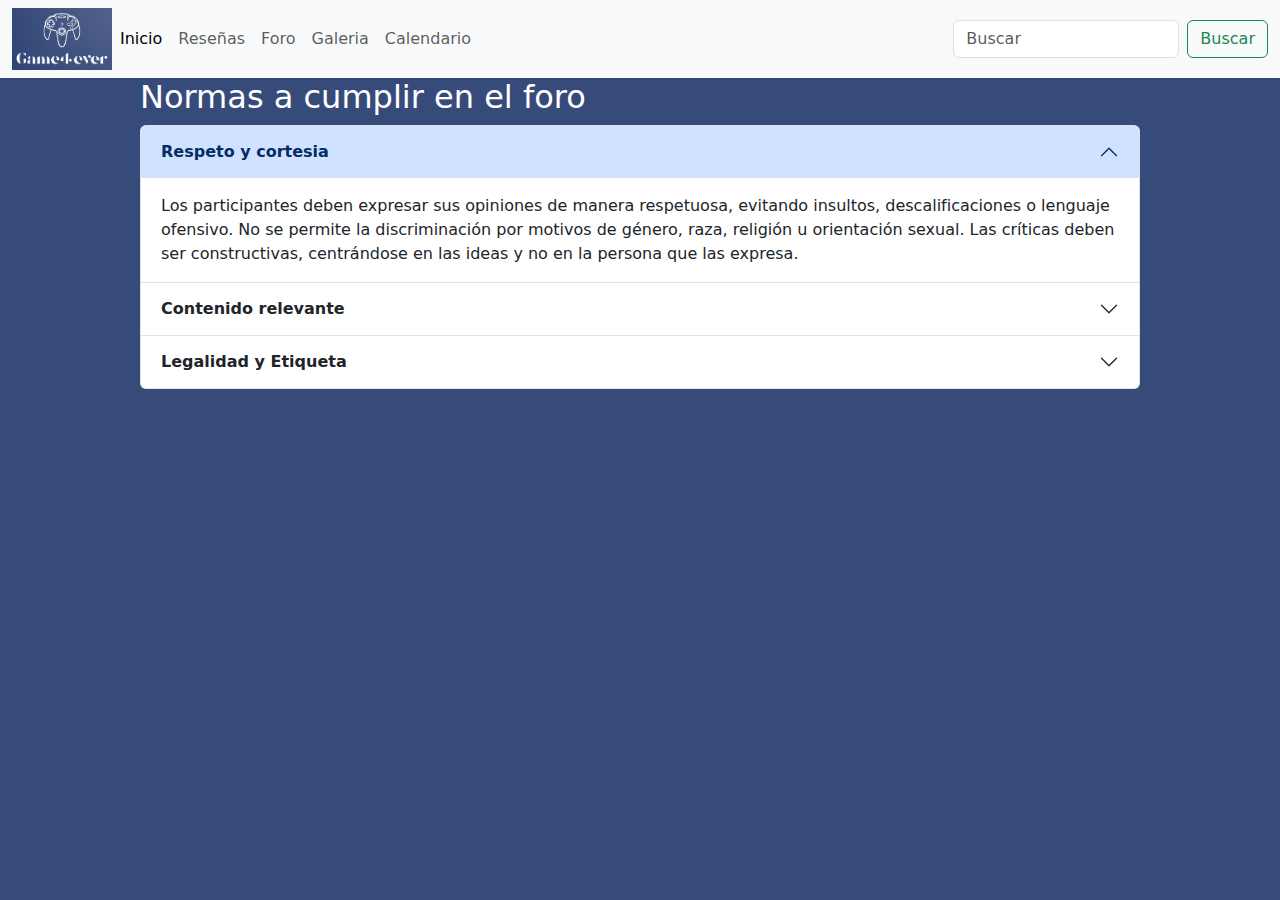
==== foro.html @ 54ee418a "realizando la pagina de reseñas y foro" ====
<!DOCTYPE html>
<html lang="es">

<head>
    <meta charset="UTF-8">
    <title></title>
    <link href="https://cdn.jsdelivr.net/npm/bootstrap@5.3.2/dist/css/bootstrap.min.css" rel="stylesheet"
        integrity="sha384-T3c6CoIi6uLrA9TneNEoa7RxnatzjcDSCmG1MXxSR1GAsXEV/Dwwykc2MPK8M2HN" crossorigin="anonymous">
    <link rel="stylesheet" href="css/bootstrap.css">
    <link rel="stylesheet" href="css/bootstrap.min.css">
    <link rel="stylesheet" href="css/estiloforo.css">
</head>

<body>
    <!-- MENU -->
    
    <nav class="navbar navbar-expand-lg bg-body-tertiary">
        <div class="container-fluid">
            <img class="logo" src="./assets/images/logo.png">
            <button class="navbar-toggler" type="button" data-bs-toggle="collapse"
                data-bs-target="#navbarSupportedContent" aria-controls="navbarSupportedContent" aria-expanded="false"
                aria-label="Toggle navigation">
                <span class="navbar-toggler-icon"></span>
            </button>
            <div class="collapse navbar-collapse" id="navbarSupportedContent">
                <ul class="navbar-nav me-auto mb-2 mb-lg-0">
                    <li class="nav-item">
                        <a class="nav-link active" aria-current="page" href="./index.html">Inicio</a>
                    </li>
                    <li class="nav-item">
                        <a class="nav-link" href="./reseñas.html">Reseñas</a>
                    </li>
                    <li class="nav-item dropdown">
                        <a class="nav-link" href="./foro.html">Foro</a>
                    </li>
                    <li class="nav-item">
                        <a class="nav-link" href="#">Galeria</a>
                    </li>
                    <li class="nav-item">
                        <a class="nav-link" href="#">Calendario</a>
                    </li>
                </ul>
                <form class="d-flex" role="search">
                    <input class="form-control me-2" type="search" placeholder="Buscar" aria-label="Search">
                    <button class="btn btn-outline-success" type="submit">Buscar</button>
                </form>
            </div>
        </div>
    </nav>

    <!-- FORO -->
    <section>
        <!-- NORMAS -->
        <article class="article"> 
            <h2>Normas a cumplir en el foro</h2>
            <div class="accordion" id="accordionExample">
                <div class="accordion-item">
                  <h2 class="accordion-header">
                    <button class="accordion-button" type="button" data-bs-toggle="collapse" data-bs-target="#collapseOne" aria-expanded="true" aria-controls="collapseOne">
                      <strong>Respeto y cortesia</strong>
                    </button>
                  </h2>
                  <div id="collapseOne" class="accordion-collapse collapse show" data-bs-parent="#accordionExample">
                    <div class="accordion-body">
                      Los participantes deben expresar sus opiniones de manera respetuosa, evitando insultos, descalificaciones o lenguaje ofensivo.
                        No se permite la discriminación por motivos de género, raza, religión u orientación sexual.
                        Las críticas deben ser constructivas, centrándose en las ideas y no en la persona que las expresa.
                    </div>
                  </div>
                </div>
                <div class="accordion-item">
                  <h2 class="accordion-header">
                    <button class="accordion-button collapsed" type="button" data-bs-toggle="collapse" data-bs-target="#collapseTwo" aria-expanded="false" aria-controls="collapseTwo">
                      <strong>Contenido relevante</strong>
                    </button>
                  </h2>
                  <div id="collapseTwo" class="accordion-collapse collapse" data-bs-parent="#accordionExample">
                    <div class="accordion-body">
                        Los temas de discusión deben estar relacionados con videojuegos y ser relevantes para la comunidad.
                        Evitar el spam y la publicidad no autorizada. La promoción de contenido propio debe realizarse en secciones específicas designadas para ello.
                        Antes de abrir un nuevo hilo, se recomienda verificar si el tema ya ha sido discutido para evitar duplicados.
                    </div>
                  </div>
                </div>
                <div class="accordion-item">
                  <h2 class="accordion-header">
                    <button class="accordion-button collapsed" type="button" data-bs-toggle="collapse" data-bs-target="#collapseThree" aria-expanded="false" aria-controls="collapseThree">
                      <strong>Legalidad y Etiqueta</strong>
                    </button>
                  </h2>
                  <div id="collapseThree" class="accordion-collapse collapse" data-bs-parent="#accordionExample">
                    <div class="accordion-body">
                        No se permite la publicación o promoción de contenido ilegal, como enlaces a descargas no autorizadas, cracks o hacks.
                        Evitar spoilers sin advertir previamente. Cuando se discuten detalles importantes de un juego, es esencial utilizar etiquetas de spoiler para no arruinar la experiencia a otros usuarios.
                        Mantener un lenguaje claro y comprensible. Evitar el uso excesivo de abreviaturas o jerga que pueda dificultar la comprensión de otros miembros.
                    </div>
                  </div>
                </div>
              </div>


        </article>
    </section>

</body>
    <script src="./js/bootstrap.js"></script>
<script src="./js/bootstrap.min.js"></script>

</html>
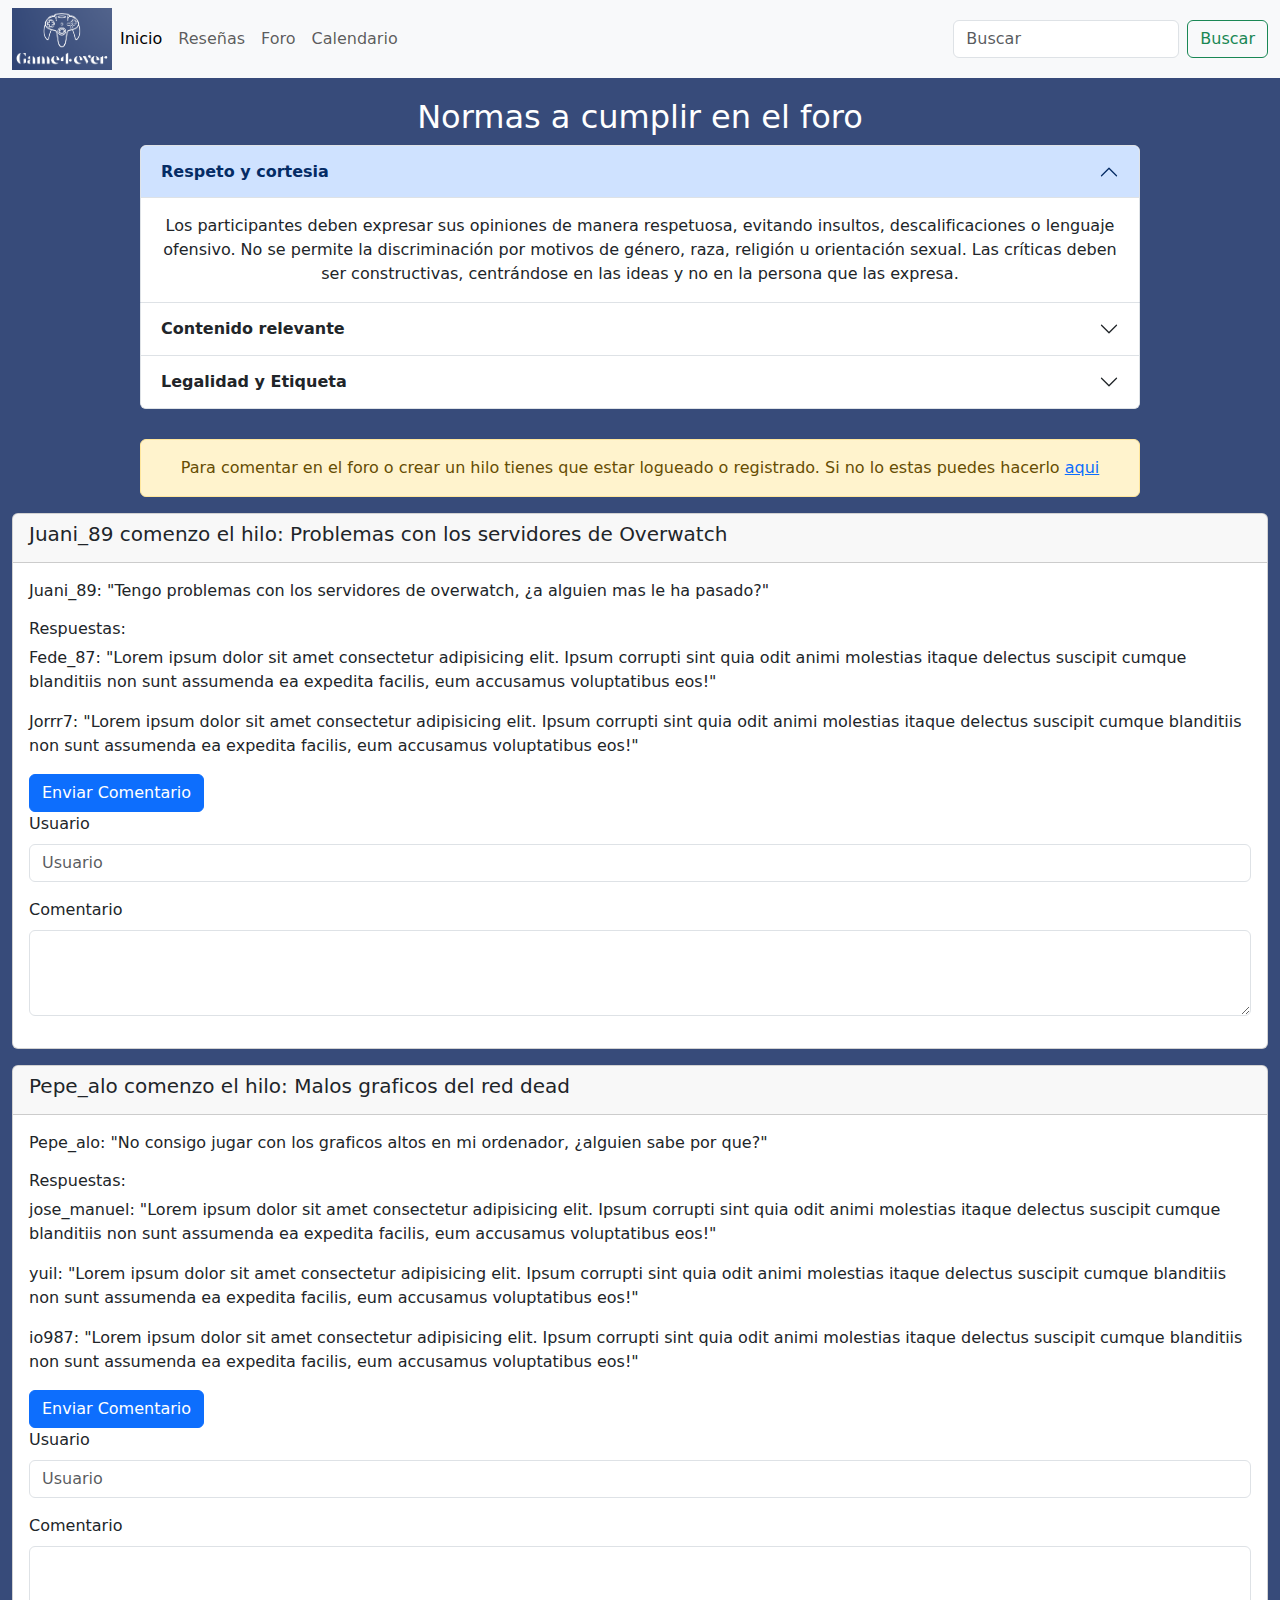
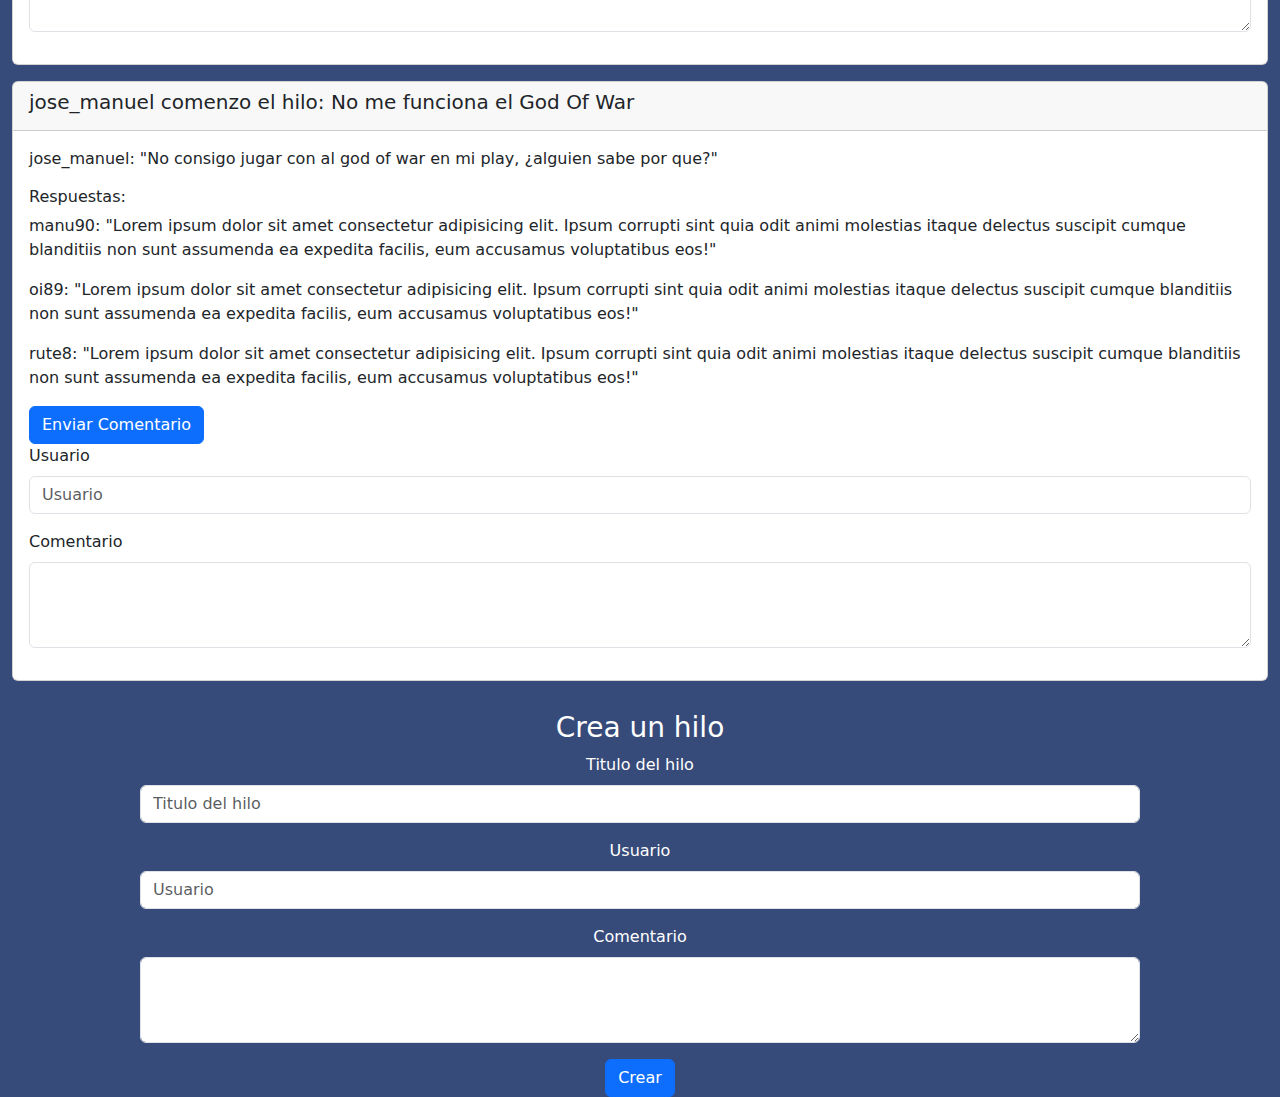
==== commit 5b01d285: "realizacion del resto de paginas y finalizacion" ====
--- a/foro.html
+++ b/foro.html
@@ -2,108 +2,257 @@
 <html lang="es">
 
 <head>
-    <meta charset="UTF-8">
-    <title></title>
-    <link href="https://cdn.jsdelivr.net/npm/bootstrap@5.3.2/dist/css/bootstrap.min.css" rel="stylesheet"
-        integrity="sha384-T3c6CoIi6uLrA9TneNEoa7RxnatzjcDSCmG1MXxSR1GAsXEV/Dwwykc2MPK8M2HN" crossorigin="anonymous">
-    <link rel="stylesheet" href="css/bootstrap.css">
-    <link rel="stylesheet" href="css/bootstrap.min.css">
-    <link rel="stylesheet" href="css/estiloforo.css">
+  <meta charset="UTF-8">
+  <title></title>
+  <link href="https://cdn.jsdelivr.net/npm/bootstrap@5.3.2/dist/css/bootstrap.min.css" rel="stylesheet"
+    integrity="sha384-T3c6CoIi6uLrA9TneNEoa7RxnatzjcDSCmG1MXxSR1GAsXEV/Dwwykc2MPK8M2HN" crossorigin="anonymous">
+  <link rel="stylesheet" href="css/bootstrap.css">
+  <link rel="stylesheet" href="css/bootstrap.min.css">
+  <link rel="stylesheet" href="css/estiloforo.css">
 </head>
 
 <body>
-    <!-- MENU -->
-    
-    <nav class="navbar navbar-expand-lg bg-body-tertiary">
-        <div class="container-fluid">
-            <img class="logo" src="./assets/images/logo.png">
-            <button class="navbar-toggler" type="button" data-bs-toggle="collapse"
-                data-bs-target="#navbarSupportedContent" aria-controls="navbarSupportedContent" aria-expanded="false"
-                aria-label="Toggle navigation">
-                <span class="navbar-toggler-icon"></span>
-            </button>
-            <div class="collapse navbar-collapse" id="navbarSupportedContent">
-                <ul class="navbar-nav me-auto mb-2 mb-lg-0">
-                    <li class="nav-item">
-                        <a class="nav-link active" aria-current="page" href="./index.html">Inicio</a>
-                    </li>
-                    <li class="nav-item">
-                        <a class="nav-link" href="./reseñas.html">Reseñas</a>
-                    </li>
-                    <li class="nav-item dropdown">
-                        <a class="nav-link" href="./foro.html">Foro</a>
-                    </li>
-                    <li class="nav-item">
-                        <a class="nav-link" href="#">Galeria</a>
-                    </li>
-                    <li class="nav-item">
-                        <a class="nav-link" href="#">Calendario</a>
-                    </li>
-                </ul>
-                <form class="d-flex" role="search">
-                    <input class="form-control me-2" type="search" placeholder="Buscar" aria-label="Search">
-                    <button class="btn btn-outline-success" type="submit">Buscar</button>
-                </form>
-            </div>
-        </div>
-    </nav>
-
+  <!-- MENU -->
+
+  <nav class="navbar navbar-expand-lg bg-body-tertiary">
+    <div class="container-fluid">
+      <img class="logo" src="./assets/images/logo.png">
+      <button class="navbar-toggler" type="button" data-bs-toggle="collapse" data-bs-target="#navbarSupportedContent"
+        aria-controls="navbarSupportedContent" aria-expanded="false" aria-label="Toggle navigation">
+        <span class="navbar-toggler-icon"></span>
+      </button>
+      <div class="collapse navbar-collapse" id="navbarSupportedContent">
+        <ul class="navbar-nav me-auto mb-2 mb-lg-0">
+          <li class="nav-item">
+            <a class="nav-link active" aria-current="page" href="./index.html">Inicio</a>
+          </li>
+          <li class="nav-item">
+            <a class="nav-link" href="./reseñas.html">Reseñas</a>
+          </li>
+          <li class="nav-item dropdown">
+            <a class="nav-link" href="./foro.html">Foro</a>
+          </li>
+          <li class="nav-item">
+            <a class="nav-link" href="./calendario.html">Calendario</a>
+          </li>
+        </ul>
+        <form class="d-flex" role="search">
+          <input class="form-control me-2" type="search" placeholder="Buscar" aria-label="Search">
+          <button class="btn btn-outline-success" type="submit">Buscar</button>
+        </form>
+      </div>
+    </div>
+  </nav>
+
+  <div class="container">
     <!-- FORO -->
     <section>
-        <!-- NORMAS -->
-        <article class="article"> 
-            <h2>Normas a cumplir en el foro</h2>
-            <div class="accordion" id="accordionExample">
-                <div class="accordion-item">
-                  <h2 class="accordion-header">
-                    <button class="accordion-button" type="button" data-bs-toggle="collapse" data-bs-target="#collapseOne" aria-expanded="true" aria-controls="collapseOne">
-                      <strong>Respeto y cortesia</strong>
-                    </button>
-                  </h2>
-                  <div id="collapseOne" class="accordion-collapse collapse show" data-bs-parent="#accordionExample">
-                    <div class="accordion-body">
-                      Los participantes deben expresar sus opiniones de manera respetuosa, evitando insultos, descalificaciones o lenguaje ofensivo.
-                        No se permite la discriminación por motivos de género, raza, religión u orientación sexual.
-                        Las críticas deben ser constructivas, centrándose en las ideas y no en la persona que las expresa.
-                    </div>
-                  </div>
-                </div>
-                <div class="accordion-item">
-                  <h2 class="accordion-header">
-                    <button class="accordion-button collapsed" type="button" data-bs-toggle="collapse" data-bs-target="#collapseTwo" aria-expanded="false" aria-controls="collapseTwo">
-                      <strong>Contenido relevante</strong>
-                    </button>
-                  </h2>
-                  <div id="collapseTwo" class="accordion-collapse collapse" data-bs-parent="#accordionExample">
-                    <div class="accordion-body">
-                        Los temas de discusión deben estar relacionados con videojuegos y ser relevantes para la comunidad.
-                        Evitar el spam y la publicidad no autorizada. La promoción de contenido propio debe realizarse en secciones específicas designadas para ello.
-                        Antes de abrir un nuevo hilo, se recomienda verificar si el tema ya ha sido discutido para evitar duplicados.
-                    </div>
-                  </div>
-                </div>
-                <div class="accordion-item">
-                  <h2 class="accordion-header">
-                    <button class="accordion-button collapsed" type="button" data-bs-toggle="collapse" data-bs-target="#collapseThree" aria-expanded="false" aria-controls="collapseThree">
-                      <strong>Legalidad y Etiqueta</strong>
-                    </button>
-                  </h2>
-                  <div id="collapseThree" class="accordion-collapse collapse" data-bs-parent="#accordionExample">
-                    <div class="accordion-body">
-                        No se permite la publicación o promoción de contenido ilegal, como enlaces a descargas no autorizadas, cracks o hacks.
-                        Evitar spoilers sin advertir previamente. Cuando se discuten detalles importantes de un juego, es esencial utilizar etiquetas de spoiler para no arruinar la experiencia a otros usuarios.
-                        Mantener un lenguaje claro y comprensible. Evitar el uso excesivo de abreviaturas o jerga que pueda dificultar la comprensión de otros miembros.
-                    </div>
-                  </div>
-                </div>
-              </div>
-
-
-        </article>
+      <!-- NORMAS -->
+      <article class="article">
+        <h2>Normas a cumplir en el foro</h2>
+        <div class="accordion" id="accordionExample">
+          <div class="accordion-item">
+            <h2 class="accordion-header">
+              <button class="accordion-button" type="button" data-bs-toggle="collapse" data-bs-target="#collapseOne"
+                aria-expanded="true" aria-controls="collapseOne">
+                <strong>Respeto y cortesia</strong>
+              </button>
+            </h2>
+            <div id="collapseOne" class="accordion-collapse collapse show" data-bs-parent="#accordionExample">
+              <div class="accordion-body">
+                Los participantes deben expresar sus opiniones de manera respetuosa, evitando insultos,
+                descalificaciones o lenguaje ofensivo.
+                No se permite la discriminación por motivos de género, raza, religión u orientación sexual.
+                Las críticas deben ser constructivas, centrándose en las ideas y no en la persona que las expresa.
+              </div>
+            </div>
+          </div>
+          <div class="accordion-item">
+            <h2 class="accordion-header">
+              <button class="accordion-button collapsed" type="button" data-bs-toggle="collapse"
+                data-bs-target="#collapseTwo" aria-expanded="false" aria-controls="collapseTwo">
+                <strong>Contenido relevante</strong>
+              </button>
+            </h2>
+            <div id="collapseTwo" class="accordion-collapse collapse" data-bs-parent="#accordionExample">
+              <div class="accordion-body">
+                Los temas de discusión deben estar relacionados con videojuegos y ser relevantes para la comunidad.
+                Evitar el spam y la publicidad no autorizada. La promoción de contenido propio debe realizarse en
+                secciones específicas designadas para ello.
+                Antes de abrir un nuevo hilo, se recomienda verificar si el tema ya ha sido discutido para evitar
+                duplicados.
+              </div>
+            </div>
+          </div>
+          <div class="accordion-item">
+            <h2 class="accordion-header">
+              <button class="accordion-button collapsed" type="button" data-bs-toggle="collapse"
+                data-bs-target="#collapseThree" aria-expanded="false" aria-controls="collapseThree">
+                <strong>Legalidad y Etiqueta</strong>
+              </button>
+            </h2>
+            <div id="collapseThree" class="accordion-collapse collapse" data-bs-parent="#accordionExample">
+              <div class="accordion-body">
+                No se permite la publicación o promoción de contenido ilegal, como enlaces a descargas no autorizadas,
+                cracks o hacks.
+                Evitar spoilers sin advertir previamente. Cuando se discuten detalles importantes de un juego, es
+                esencial utilizar etiquetas de spoiler para no arruinar la experiencia a otros usuarios.
+                Mantener un lenguaje claro y comprensible. Evitar el uso excesivo de abreviaturas o jerga que pueda
+                dificultar la comprensión de otros miembros.
+              </div>
+            </div>
+          </div>
+        </div>
+
+
+      </article>
+
+      <!-- AVISO LOGIN -->
+      <article class="article">
+        <div class="alert alert-warning" role="alert">
+          Para comentar en el foro o crear un hilo tienes que estar logueado o registrado.
+          Si no lo estas puedes hacerlo <a href="./registro.html">aqui</a>
+        </div>
+
+
+      </article>
+
+      <!-- FORO -->
+
+      <article>
+        <!-- HILO 1 -->
+        <div class="card mb-3">
+          <div class="card-header">
+            <h5 class="card-title">Juani_89 comenzo el hilo: Problemas con los servidores de Overwatch</h5>
+          </div>
+          <div class="card-body">
+            <p class="card-text">Juani_89: "Tengo problemas con los servidores de overwatch, ¿a alguien mas le ha
+              pasado?"</p>
+            <h6>Respuestas:</h6>
+            <p class="card-text">Fede_87: "Lorem ipsum dolor sit amet consectetur adipisicing elit. Ipsum corrupti sint
+              quia odit animi molestias itaque delectus suscipit cumque blanditiis non sunt assumenda ea expedita
+              facilis, eum accusamus voluptatibus eos!"</p>
+            <p class="card-text">Jorrr7: "Lorem ipsum dolor sit amet consectetur adipisicing elit. Ipsum corrupti sint
+              quia odit animi molestias itaque delectus suscipit cumque blanditiis non sunt assumenda ea expedita
+              facilis, eum accusamus voluptatibus eos!"</p>
+            <a href="#" class="btn btn-primary">Enviar Comentario</a>
+            <form id="form">
+
+              <div class="mb-3">
+                <label for="exampleFormControlInput1" class="form-label">Usuario</label>
+                <input type="text" class="form-control" id="exampleFormControlInput1" placeholder="Usuario">
+              </div>
+              <div class="mb-3">
+                <label for="exampleFormControlTextarea1" class="form-label">Comentario</label>
+                <textarea class="form-control" id="exampleFormControlTextarea1" rows="3"></textarea>
+              </div>
+
+
+            </form>
+
+          </div>
+        </div>
+
+        <!-- HILO 2 -->
+        <div class="card mb-3">
+          <div class="card-header">
+            <h5 class="card-title">Pepe_alo comenzo el hilo: Malos graficos del red dead</h5>
+          </div>
+          <div class="card-body">
+            <p class="card-text">Pepe_alo: "No consigo jugar con los graficos altos en mi ordenador, ¿alguien sabe por
+              que?"</p>
+            <h6>Respuestas:</h6>
+            <p class="card-text">jose_manuel: "Lorem ipsum dolor sit amet consectetur adipisicing elit. Ipsum corrupti
+              sint quia odit animi molestias itaque delectus suscipit cumque blanditiis non sunt assumenda ea expedita
+              facilis, eum accusamus voluptatibus eos!"</p>
+            <p class="card-text">yuil: "Lorem ipsum dolor sit amet consectetur adipisicing elit. Ipsum corrupti sint
+              quia odit animi molestias itaque delectus suscipit cumque blanditiis non sunt assumenda ea expedita
+              facilis, eum accusamus voluptatibus eos!"</p>
+            <p class="card-text">io987: "Lorem ipsum dolor sit amet consectetur adipisicing elit. Ipsum corrupti sint
+              quia odit animi molestias itaque delectus suscipit cumque blanditiis non sunt assumenda ea expedita
+              facilis, eum accusamus voluptatibus eos!"</p>
+            <a href="#" class="btn btn-primary">Enviar Comentario</a>
+            <form id="form">
+
+              <div class="mb-3">
+                <label for="exampleFormControlInput1" class="form-label">Usuario</label>
+                <input type="text" class="form-control" id="exampleFormControlInput1" placeholder="Usuario">
+              </div>
+              <div class="mb-3">
+                <label for="exampleFormControlTextarea1" class="form-label">Comentario</label>
+                <textarea class="form-control" id="exampleFormControlTextarea1" rows="3"></textarea>
+              </div>
+
+
+            </form>
+
+          </div>
+        </div>
+
+        <!-- HILO 3 -->
+        <div class="card mb-3">
+          <div class="card-header">
+            <h5 class="card-title">jose_manuel comenzo el hilo: No me funciona el God Of War</h5>
+          </div>
+          <div class="card-body">
+            <p class="card-text">jose_manuel: "No consigo jugar con al god of war en mi play, ¿alguien sabe por
+              que?"</p>
+            <h6>Respuestas:</h6>
+            <p class="card-text">manu90: "Lorem ipsum dolor sit amet consectetur adipisicing elit. Ipsum corrupti
+              sint quia odit animi molestias itaque delectus suscipit cumque blanditiis non sunt assumenda ea expedita
+              facilis, eum accusamus voluptatibus eos!"</p>
+            <p class="card-text">oi89: "Lorem ipsum dolor sit amet consectetur adipisicing elit. Ipsum corrupti sint
+              quia odit animi molestias itaque delectus suscipit cumque blanditiis non sunt assumenda ea expedita
+              facilis, eum accusamus voluptatibus eos!"</p>
+            <p class="card-text">rute8: "Lorem ipsum dolor sit amet consectetur adipisicing elit. Ipsum corrupti sint
+              quia odit animi molestias itaque delectus suscipit cumque blanditiis non sunt assumenda ea expedita
+              facilis, eum accusamus voluptatibus eos!"</p>
+            <a href="#" class="btn btn-primary">Enviar Comentario</a>
+            <form id="form">
+
+              <div class="mb-3">
+                <label for="exampleFormControlInput1" class="form-label">Usuario</label>
+                <input type="text" class="form-control" id="exampleFormControlInput1" placeholder="Usuario">
+              </div>
+              <div class="mb-3">
+                <label for="exampleFormControlTextarea1" class="form-label">Comentario</label>
+                <textarea class="form-control" id="exampleFormControlTextarea1" rows="3"></textarea>
+              </div>
+
+
+            </form>
+
+          </div>
+        </div>
+      </article>
+
+      <!-- HILO 4 -->
+
+      <article class="article añadir_hilo">
+        <h3>Crea un hilo</h3>
+        <form id="form">
+          <div class="mb-3">
+            <label for="exampleFormControlInput1" class="form-label">Titulo del hilo</label>
+            <input type="text" class="form-control" id="exampleFormControlInput1" placeholder="Titulo del hilo">
+          </div>
+          <div class="mb-3">
+            <label for="exampleFormControlInput1" class="form-label">Usuario</label>
+            <input type="text" class="form-control" id="exampleFormControlInput1" placeholder="Usuario">
+          </div>
+          <div class="mb-3">
+            <label for="exampleFormControlTextarea1" class="form-label">Comentario</label>
+            <textarea class="form-control" id="exampleFormControlTextarea1" rows="3"></textarea>
+          </div>
+
+          <button type="submit" class="btn btn-primary">Crear</button>
+        </form>
+      </article>
+
     </section>
+  </div>
 
 </body>
-    <script src="./js/bootstrap.js"></script>
+<script src="./js/bootstrap.js"></script>
 <script src="./js/bootstrap.min.js"></script>
 
 </html>--- a/css/estiloforo.css
+++ b/css/estiloforo.css
@@ -10,9 +10,25 @@
     color: white;
 }
 
+.container{
+    max-width: 1300px;
+}
 /* FORO */
 .article{
     max-width: 1000px;
-   
+   text-align: center;
     margin: auto;
+    margin-top: 20px;
+}
+
+/* ALERTA */
+.alert{
+    margin-top: 30px;
+    text-align: center;
+}
+
+.añadir_hilo{
+    text-align: center;
+    color: white;
+    margin-top: 30px;
 }